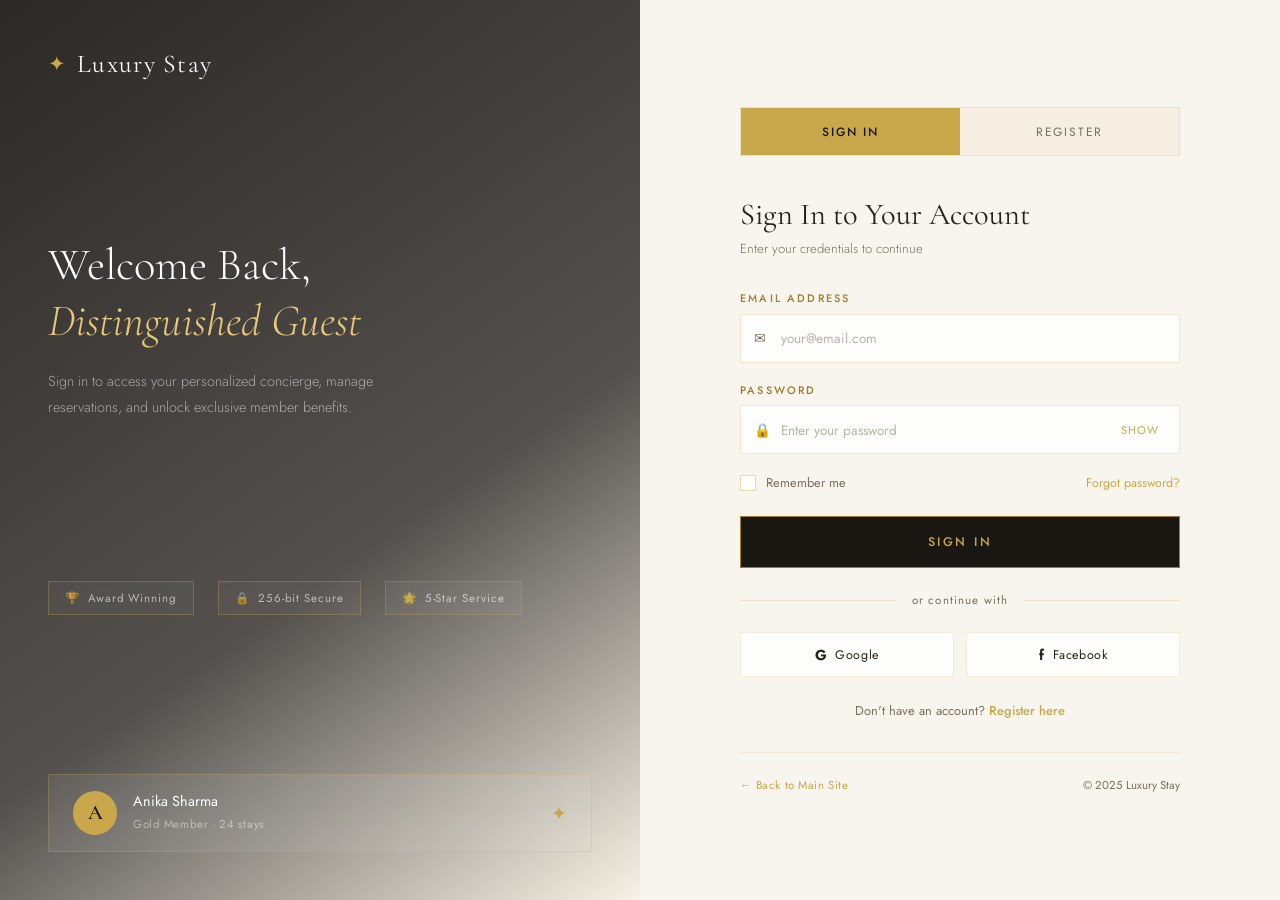
==== index.html @ 1ca8ef00 "Add files via upload" ====
<!DOCTYPE html>
<html lang="en">
<head>
  <meta charset="UTF-8" />
  <meta name="viewport" content="width=device-width, initial-scale=1.0"/>
  <title>Luxury Stay – Ultimate Comfort</title>
  <link rel="stylesheet" href="style.css" />
  <link href="https://fonts.googleapis.com/css2?family=Cormorant+Garamond:ital,wght@0,300;0,400;0,600;1,300;1,400&family=Jost:wght@300;400;500&display=swap" rel="stylesheet"/>
</head>
<body>

  <!-- PRELOADER -->
  <div id="preloader">
    <div class="preloader-inner">
      <span>L</span><span>U</span><span>X</span><span>U</span><span>R</span><span>Y</span>
      <p>STAY</p>
    </div>
  </div>

  <!-- NAVBAR -->
  <nav id="navbar">
    <div class="nav-logo">
      <span class="logo-symbol">✦</span>
      <span class="logo-text">Luxury Stay</span>
    </div>
    <ul class="nav-links" id="navLinks">
      <li><a href="#home">Home</a></li>
      <li><a href="#about">About</a></li>
      <li><a href="#rooms" onclick="event.preventDefault();scrollTo('#rooms')">Rooms</a></li>
      <li><a href="#hotels" onclick="event.preventDefault();scrollTo('#hotels')">Hotels</a></li>
      <li><a href="#amenities">Amenities</a></li>
      <li><a href="#gallery">Gallery</a></li>
      <li><a href="#contact">Contact</a></li>
    </ul>
    <div class="nav-actions">
      <a href="login.html" class="login-btn">Sign In</a>
      <button class="book-btn" onclick="openBookingModal()">Book Now</button>
    </div>
    <div class="hamburger" id="hamburger" onclick="toggleMenu()">
      <span></span><span></span><span></span>
    </div>
  </nav>

  <!-- HERO -->
  <section id="home" class="hero">
    <div class="hero-bg"></div>
    <div class="hero-overlay"></div>
    <div class="hero-content">
      <p class="hero-sub reveal">Where Luxury Meets Serenity</p>
      <h1 class="hero-title reveal">Experience the<br/><em>Ultimate Comfort</em></h1>
      <p class="hero-desc reveal">Nestled in the heart of the city, Luxury Stay offers an unparalleled escape into elegance, tranquility, and world-class hospitality.</p>
      <div class="hero-btns reveal">
        <button class="btn-primary" onclick="scrollTo('#rooms')">Explore Rooms</button>
        <button class="btn-outline" onclick="scrollTo('#hotels')">Our Hotels</button>
      </div>
    </div>
    <div class="hero-scroll-indicator"><span>Scroll</span><div class="scroll-line"></div></div>
  </section>

  <!-- STATS -->
  <section class="stats-strip">
    <div class="stat"><h3 class="count" data-target="120">0</h3><p>Luxury Rooms</p></div>
    <div class="stat-divider">✦</div>
    <div class="stat"><h3 class="count" data-target="98">0</h3><p>% Guest Satisfaction</p></div>
    <div class="stat-divider">✦</div>
    <div class="stat"><h3 class="count" data-target="25">0</h3><p>Years of Excellence</p></div>
    <div class="stat-divider">✦</div>
    <div class="stat"><h3 class="count" data-target="22">0</h3><p>Hotel Properties</p></div>
  </section>

  <!-- ABOUT -->
  <section id="about" class="about section-pad">
    <div class="about-img-wrap reveal-left">
      <div class="about-img-main" style="background-image:url('https://images.unsplash.com/photo-1566073771259-6a8506099945?w=800')"></div>
      <div class="about-img-accent" style="background-image:url('https://images.unsplash.com/photo-1551882547-ff40c63fe5fa?w=400')"></div>
      <div class="about-badge">Est. 1999</div>
    </div>
    <div class="about-content reveal-right">
      <p class="section-label">Our Story</p>
      <h2 class="section-title">A Legacy of<br/><em>Timeless Elegance</em></h2>
      <p>For over two decades, Luxury Stay has been the preferred destination for discerning travelers seeking an extraordinary blend of opulence and warmth.</p>
      <p>We believe that true luxury lies not just in grand spaces, but in the quiet perfection of details — a hand-stitched linen, a perfectly timed sunset view, a smile that makes you feel at home.</p>
      <div class="about-features">
        <div class="af-item"><span class="af-icon">🌿</span><span>Sustainable Luxury</span></div>
        <div class="af-item"><span class="af-icon">🍽️</span><span>Fine Dining</span></div>
        <div class="af-item"><span class="af-icon">🛎️</span><span>24/7 Concierge</span></div>
        <div class="af-item"><span class="af-icon">🏊</span><span>Infinity Pool</span></div>
      </div>
    </div>
  </section>

  <!-- ROOMS -->
  <section id="rooms" class="rooms section-pad dark-section">
    <div class="section-header">
      <p class="section-label light">Our Rooms</p>
      <h2 class="section-title light">Stay in <em>Pure Luxury</em></h2>
      <p class="section-sub">Each room is a sanctuary designed with the finest materials and thoughtful amenities.</p>
    </div>
    <div class="rooms-grid">
      <div class="room-card reveal">
        <div class="room-img" style="background-image:url('https://images.unsplash.com/photo-1631049307264-da0ec9d70304?w=700')"></div>
        <div class="room-body">
          <div class="room-tag">Standard</div>
          <h3>Deluxe Room</h3>
          <p>Refined comfort with city skyline views, plush king bed, and premium bath amenities.</p>
          <ul class="room-features"><li>👑 King-size Bed</li><li>📶 High-Speed WiFi</li><li>🌇 City View</li><li>🛁 Jacuzzi Bath</li></ul>
          <div class="room-footer"><span class="price">₹8,500<small>/night</small></span><button class="btn-room" onclick="openRoomBooking('Deluxe Room', 8500)">Book</button></div>
        </div>
      </div>
      <div class="room-card featured reveal">
        <div class="room-badge">Most Popular</div>
        <div class="room-img" style="background-image:url('https://images.unsplash.com/photo-1582719478250-c89cae4dc85b?w=700')"></div>
        <div class="room-body">
          <div class="room-tag">Premium</div>
          <h3>Executive Suite</h3>
          <p>Expansive living area, private balcony, and a dedicated butler for your every need.</p>
          <ul class="room-features"><li>🛏️ Double King Beds</li><li>🍾 Welcome Champagne</li><li>🌊 Ocean View</li><li>🧖 Spa Access</li></ul>
          <div class="room-footer"><span class="price">₹18,000<small>/night</small></span><button class="btn-room" onclick="openRoomBooking('Executive Suite', 18000)">Book</button></div>
        </div>
      </div>
      <div class="room-card reveal">
        <div class="room-img" style="background-image:url('https://images.unsplash.com/photo-1611892440504-42a792e24d32?w=700')"></div>
        <div class="room-body">
          <div class="room-tag">Elite</div>
          <h3>Presidential Suite</h3>
          <p>The pinnacle of indulgence — a private floor with panoramic views and bespoke decor.</p>
          <ul class="room-features"><li>🏙️ Panoramic Views</li><li>🎭 Private Theatre</li><li>🍳 Private Chef</li><li>🚗 Airport Transfer</li></ul>
          <div class="room-footer"><span class="price">₹45,000<small>/night</small></span><button class="btn-room" onclick="openRoomBooking('Presidential Suite', 45000)">Book</button></div>
        </div>
      </div>
    </div>
  </section>

  <!-- ===== HOTELS SECTION (22 properties) ===== -->
  <section id="hotels" class="hotels-section section-pad">
    <div class="section-header">
      <p class="section-label">Our Portfolio</p>
      <h2 class="section-title">Luxury Properties <em>Across India</em></h2>
      <p class="section-sub-dark">Discover our curated collection of 22 magnificent hotels spanning India's most iconic destinations.</p>
    </div>
    <div class="hotel-controls">
      <div class="hotel-search-wrap">
        <span class="hs-icon">🔍</span>
        <input type="text" id="hotelSearch" placeholder="Search by city or hotel name..." oninput="filterHotels()"/>
      </div>
      <div class="hotel-filters">
        <button class="hf-btn active" onclick="filterByCategory('all', this)">All</button>
        <button class="hf-btn" onclick="filterByCategory('north', this)">North India</button>
        <button class="hf-btn" onclick="filterByCategory('south', this)">South India</button>
        <button class="hf-btn" onclick="filterByCategory('east', this)">East India</button>
        <button class="hf-btn" onclick="filterByCategory('west', this)">West India</button>
        <button class="hf-btn" onclick="filterByCategory('beach', this)">Beachfront</button>
        <button class="hf-btn" onclick="filterByCategory('heritage', this)">Heritage</button>
      </div>
    </div>

    <div class="hotels-grid" id="hotelsGrid">

      <div class="hotel-card reveal" data-category="north" data-name="the imperial palace new delhi">
        <div class="hotel-img" style="background-image:url('https://images.unsplash.com/photo-1542314831-068cd1dbfeeb?w=600')">
          <div class="hotel-ribbon">North India</div><div class="hotel-rating">★ 5.0</div>
        </div>
        <div class="hotel-info">
          <div class="hotel-location">📍 New Delhi, Delhi</div>
          <h4>The Imperial Palace</h4>
          <p>A timeless Art Deco landmark at the heart of the capital, offering colonial grandeur and modern luxury.</p>
          <div class="hotel-tags"><span>Heritage</span><span>Pool</span><span>Spa</span></div>
          <div class="hotel-footer"><span class="hotel-price">₹12,000<small>/night</small></span><button class="btn-hotel" onclick="openHotelBooking('The Imperial Palace', 12000)">Book Now</button></div>
        </div>
      </div>

      <div class="hotel-card reveal" data-category="north heritage" data-name="rambagh palace jaipur rajasthan">
        <div class="hotel-img" style="background-image:url('https://images.unsplash.com/photo-1599661046827-dacff0596ae6?w=600')">
          <div class="hotel-ribbon">Heritage</div><div class="hotel-rating">★ 4.9</div>
        </div>
        <div class="hotel-info">
          <div class="hotel-location">📍 Jaipur, Rajasthan</div>
          <h4>Rambagh Palace</h4>
          <p>Once a royal hunting lodge turned jewel of Jaipur — experience maharaja living in breathtaking Rajputana style.</p>
          <div class="hotel-tags"><span>Palace</span><span>Garden</span><span>Heritage</span></div>
          <div class="hotel-footer"><span class="hotel-price">₹32,000<small>/night</small></span><button class="btn-hotel" onclick="openHotelBooking('Rambagh Palace', 32000)">Book Now</button></div>
        </div>
      </div>

      <div class="hotel-card reveal" data-category="west" data-name="grand harbour suites mumbai maharashtra">
        <div class="hotel-img" style="background-image:url('https://images.unsplash.com/photo-1566665797739-1674de7a421a?w=600')">
          <div class="hotel-ribbon">West India</div><div class="hotel-rating">★ 5.0</div>
        </div>
        <div class="hotel-info">
          <div class="hotel-location">📍 Mumbai, Maharashtra</div>
          <h4>Grand Harbour Suites</h4>
          <p>Iconic seafront property overlooking the Gateway of India — where every window frames a masterpiece.</p>
          <div class="hotel-tags"><span>Sea View</span><span>Iconic</span><span>Fine Dining</span></div>
          <div class="hotel-footer"><span class="hotel-price">₹28,000<small>/night</small></span><button class="btn-hotel" onclick="openHotelBooking('Grand Harbour Suites', 28000)">Book Now</button></div>
        </div>
      </div>

      <div class="hotel-card reveal" data-category="west beach" data-name="leela beach resort goa cavelossim">
        <div class="hotel-img" style="background-image:url('https://images.unsplash.com/photo-1540541338287-41700207dee6?w=600')">
          <div class="hotel-ribbon">Beachfront</div><div class="hotel-rating">★ 4.8</div>
        </div>
        <div class="hotel-info">
          <div class="hotel-location">📍 Cavelossim, Goa</div>
          <h4>The Leela Beach Resort</h4>
          <p>A sun-drenched paradise on Goa's most pristine beach with private lagoons and Portuguese heritage.</p>
          <div class="hotel-tags"><span>Beach</span><span>Pool</span><span>Watersports</span></div>
          <div class="hotel-footer"><span class="hotel-price">₹16,500<small>/night</small></span><button class="btn-hotel" onclick="openHotelBooking('The Leela Beach Resort', 16500)">Book Now</button></div>
        </div>
      </div>

      <div class="hotel-card reveal" data-category="south heritage" data-name="falaknuma sky palace hyderabad telangana">
        <div class="hotel-img" style="background-image:url('https://images.unsplash.com/photo-1520250497591-112f2f40a3f4?w=600')">
          <div class="hotel-ribbon">Heritage</div><div class="hotel-rating">★ 5.0</div>
        </div>
        <div class="hotel-info">
          <div class="hotel-location">📍 Hyderabad, Telangana</div>
          <h4>Falaknuma Sky Palace</h4>
          <p>Perched 2000 ft above Hyderabad, this nizam palace delivers royal opulence and breathtaking city vistas.</p>
          <div class="hotel-tags"><span>Palace</span><span>Hilltop</span><span>Heritage</span></div>
          <div class="hotel-footer"><span class="hotel-price">₹38,000<small>/night</small></span><button class="btn-hotel" onclick="openHotelBooking('Falaknuma Sky Palace', 38000)">Book Now</button></div>
        </div>
      </div>

      <div class="hotel-card reveal" data-category="south beach" data-name="vivanta beachfront kovalam kerala">
        <div class="hotel-img" style="background-image:url('https://images.unsplash.com/photo-1601918774946-25832a4be0d6?w=600')">
          <div class="hotel-ribbon">Beachfront</div><div class="hotel-rating">★ 4.7</div>
        </div>
        <div class="hotel-info">
          <div class="hotel-location">📍 Kovalam, Kerala</div>
          <h4>Vivanta Beachfront</h4>
          <p>Perched on a dramatic cliff overlooking the Arabian Sea, offering traditional Kerala hospitality in modern style.</p>
          <div class="hotel-tags"><span>Cliffside</span><span>Ayurveda</span><span>Beach</span></div>
          <div class="hotel-footer"><span class="hotel-price">₹14,000<small>/night</small></span><button class="btn-hotel" onclick="openHotelBooking('Vivanta Beachfront', 14000)">Book Now</button></div>
        </div>
      </div>

      <div class="hotel-card reveal" data-category="north heritage" data-name="umaid bhawan palace jodhpur rajasthan">
        <div class="hotel-img" style="background-image:url('https://images.unsplash.com/photo-1582719508461-905c673771fd?w=600')">
          <div class="hotel-ribbon">Heritage</div><div class="hotel-rating">★ 5.0</div>
        </div>
        <div class="hotel-info">
          <div class="hotel-location">📍 Jodhpur, Rajasthan</div>
          <h4>Umaid Bhawan Palace</h4>
          <p>The world's largest private residence — part museum, part palace hotel, all majestic in Jodhpur's golden light.</p>
          <div class="hotel-tags"><span>Palace</span><span>Museum</span><span>Spa</span></div>
          <div class="hotel-footer"><span class="hotel-price">₹50,000<small>/night</small></span><button class="btn-hotel" onclick="openHotelBooking('Umaid Bhawan Palace', 50000)">Book Now</button></div>
        </div>
      </div>

      <div class="hotel-card reveal" data-category="east" data-name="the grand oberoi kolkata west bengal">
        <div class="hotel-img" style="background-image:url('https://images.unsplash.com/photo-1551882547-ff40c63fe5fa?w=600')">
          <div class="hotel-ribbon">East India</div><div class="hotel-rating">★ 4.8</div>
        </div>
        <div class="hotel-info">
          <div class="hotel-location">📍 Kolkata, West Bengal</div>
          <h4>The Grand Oberoi</h4>
          <p>A bastion of refined elegance on the banks of the Hooghly — sophistication meets Bengal's rich cultural heritage.</p>
          <div class="hotel-tags"><span>River View</span><span>Colonial</span><span>Spa</span></div>
          <div class="hotel-footer"><span class="hotel-price">₹11,000<small>/night</small></span><button class="btn-hotel" onclick="openHotelBooking('The Grand Oberoi', 11000)">Book Now</button></div>
        </div>
      </div>

      <div class="hotel-card reveal" data-category="south" data-name="itc grand chola chennai tamil nadu">
        <div class="hotel-img" style="background-image:url('https://images.unsplash.com/photo-1571003123894-1f0594d2b5d9?w=600')">
          <div class="hotel-ribbon">South India</div><div class="hotel-rating">★ 4.9</div>
        </div>
        <div class="hotel-info">
          <div class="hotel-location">📍 Chennai, Tamil Nadu</div>
          <h4>ITC Grand Chola</h4>
          <p>Inspired by the grandeur of the Chola dynasty — soaring spaces, exquisite craftsmanship, and unmatched southern hospitality.</p>
          <div class="hotel-tags"><span>Grand</span><span>Fine Dining</span><span>Spa</span></div>
          <div class="hotel-footer"><span class="hotel-price">₹15,000<small>/night</small></span><button class="btn-hotel" onclick="openHotelBooking('ITC Grand Chola', 15000)">Book Now</button></div>
        </div>
      </div>

      <div class="hotel-card reveal" data-category="north" data-name="wildflower hall shimla himachal pradesh mountains">
        <div class="hotel-img" style="background-image:url('https://images.unsplash.com/photo-1510798831971-661eb04b3739?w=600')">
          <div class="hotel-ribbon">North India</div><div class="hotel-rating">★ 4.9</div>
        </div>
        <div class="hotel-info">
          <div class="hotel-location">📍 Mashobra, Himachal Pradesh</div>
          <h4>Wildflower Hall</h4>
          <p>Nestled in Himalayan cedar forests at 8,250 ft — once Lord Kitchener's residence, now a mountain sanctuary.</p>
          <div class="hotel-tags"><span>Mountain</span><span>Forest</span><span>Spa</span></div>
          <div class="hotel-footer"><span class="hotel-price">₹22,000<small>/night</small></span><button class="btn-hotel" onclick="openHotelBooking('Wildflower Hall', 22000)">Book Now</button></div>
        </div>
      </div>

      <div class="hotel-card reveal" data-category="west beach" data-name="taj exotica resort benaulim south goa">
        <div class="hotel-img" style="background-image:url('https://images.unsplash.com/photo-1571896349842-33c89424de2d?w=600')">
          <div class="hotel-ribbon">Beachfront</div><div class="hotel-rating">★ 4.8</div>
        </div>
        <div class="hotel-info">
          <div class="hotel-location">📍 Benaulim, South Goa</div>
          <h4>Taj Exotica Resort</h4>
          <p>Set against a backdrop of lush paddy fields and the azure Arabian Sea — luxury where nature and elegance entwine.</p>
          <div class="hotel-tags"><span>Beachfront</span><span>Pool</span><span>Golf</span></div>
          <div class="hotel-footer"><span class="hotel-price">₹19,500<small>/night</small></span><button class="btn-hotel" onclick="openHotelBooking('Taj Exotica Resort', 19500)">Book Now</button></div>
        </div>
      </div>

      <div class="hotel-card reveal" data-category="south" data-name="kumarakom lake resort kerala vembanad">
        <div class="hotel-img" style="background-image:url('https://images.unsplash.com/photo-1602216056096-3b40cc0c9944?w=600')">
          <div class="hotel-ribbon">South India</div><div class="hotel-rating">★ 4.7</div>
        </div>
        <div class="hotel-info">
          <div class="hotel-location">📍 Kumarakom, Kerala</div>
          <h4>Kumarakom Lake Resort</h4>
          <p>A heritage property on Vembanad Lake offering traditional Kerala tharavad architecture and houseboat experiences.</p>
          <div class="hotel-tags"><span>Lakeside</span><span>Houseboat</span><span>Ayurveda</span></div>
          <div class="hotel-footer"><span class="hotel-price">₹18,000<small>/night</small></span><button class="btn-hotel" onclick="openHotelBooking('Kumarakom Lake Resort', 18000)">Book Now</button></div>
        </div>
      </div>

      <div class="hotel-card reveal" data-category="north heritage" data-name="samode haveli jaipur rajasthan frescoes">
        <div class="hotel-img" style="background-image:url('https://images.unsplash.com/photo-1545579133-99bb5ad189be?w=600')">
          <div class="hotel-ribbon">Heritage</div><div class="hotel-rating">★ 4.6</div>
        </div>
        <div class="hotel-info">
          <div class="hotel-location">📍 Jaipur, Rajasthan</div>
          <h4>Samode Haveli</h4>
          <p>A 475-year-old palace in the old walled city, adorned with hand-painted frescoes and ornate mirrored chambers.</p>
          <div class="hotel-tags"><span>Haveli</span><span>Frescoes</span><span>Rooftop</span></div>
          <div class="hotel-footer"><span class="hotel-price">₹9,500<small>/night</small></span><button class="btn-hotel" onclick="openHotelBooking('Samode Haveli', 9500)">Book Now</button></div>
        </div>
      </div>

      <div class="hotel-card reveal" data-category="east" data-name="mayfair himalayan resort darjeeling west bengal mountains">
        <div class="hotel-img" style="background-image:url('https://images.unsplash.com/photo-1476514525535-07fb3b4ae5f1?w=600')">
          <div class="hotel-ribbon">East India</div><div class="hotel-rating">★ 4.6</div>
        </div>
        <div class="hotel-info">
          <div class="hotel-location">📍 Darjeeling, West Bengal</div>
          <h4>Mayfair Himalayan Resort</h4>
          <p>Steeped in colonial history with panoramic views of Kanchenjunga — the perfect highland retreat above the clouds.</p>
          <div class="hotel-tags"><span>Mountain View</span><span>Colonial</span><span>Tea Tours</span></div>
          <div class="hotel-footer"><span class="hotel-price">₹8,000<small>/night</small></span><button class="btn-hotel" onclick="openHotelBooking('Mayfair Himalayan Resort', 8000)">Book Now</button></div>
        </div>
      </div>

      <div class="hotel-card reveal" data-category="north west heritage" data-name="lake palace udaipur rajasthan romantic">
        <div class="hotel-img" style="background-image:url('https://images.unsplash.com/photo-1549294413-26f195200c16?w=600')">
          <div class="hotel-ribbon">Heritage</div><div class="hotel-rating">★ 5.0</div>
        </div>
        <div class="hotel-info">
          <div class="hotel-location">📍 Udaipur, Rajasthan</div>
          <h4>Lake Palace Udaipur</h4>
          <p>An ethereal white marble palace afloat on Lake Pichola — one of the world's most romantic hotels since 1746.</p>
          <div class="hotel-tags"><span>Lake Palace</span><span>Romantic</span><span>Heritage</span></div>
          <div class="hotel-footer"><span class="hotel-price">₹55,000<small>/night</small></span><button class="btn-hotel" onclick="openHotelBooking('Lake Palace Udaipur', 55000)">Book Now</button></div>
        </div>
      </div>

      <div class="hotel-card reveal" data-category="south beach" data-name="coral reef retreat andaman port blair island">
        <div class="hotel-img" style="background-image:url('https://images.unsplash.com/photo-1559494007-9f5847c49d94?w=600')">
          <div class="hotel-ribbon">Beachfront</div><div class="hotel-rating">★ 4.8</div>
        </div>
        <div class="hotel-info">
          <div class="hotel-location">📍 Port Blair, Andaman</div>
          <h4>Coral Reef Retreat</h4>
          <p>Surrounded by turquoise seas and pristine coral gardens — an island paradise at the edge of the world.</p>
          <div class="hotel-tags"><span>Island</span><span>Diving</span><span>Beachfront</span></div>
          <div class="hotel-footer"><span class="hotel-price">₹20,000<small>/night</small></span><button class="btn-hotel" onclick="openHotelBooking('Coral Reef Retreat', 20000)">Book Now</button></div>
        </div>
      </div>

      <div class="hotel-card reveal" data-category="north" data-name="amanbagh haveli alwar rajasthan wilderness">
        <div class="hotel-img" style="background-image:url('https://images.unsplash.com/photo-1564501049412-61c2a3083791?w=600')">
          <div class="hotel-ribbon">North India</div><div class="hotel-rating">★ 4.9</div>
        </div>
        <div class="hotel-info">
          <div class="hotel-location">📍 Alwar, Rajasthan</div>
          <h4>Amanbagh Haveli</h4>
          <p>A Mughal-inspired sanctuary in the Aravalli Hills, surrounded by ancient temples and untamed wilderness.</p>
          <div class="hotel-tags"><span>Retreat</span><span>Wilderness</span><span>Spa</span></div>
          <div class="hotel-footer"><span class="hotel-price">₹62,000<small>/night</small></span><button class="btn-hotel" onclick="openHotelBooking('Amanbagh Haveli', 62000)">Book Now</button></div>
        </div>
      </div>

      <div class="hotel-card reveal" data-category="west heritage" data-name="ahilya fort maheshwar madhya pradesh narmada river">
        <div class="hotel-img" style="background-image:url('https://images.unsplash.com/photo-1600585154526-990dced4db0d?w=600')">
          <div class="hotel-ribbon">Heritage</div><div class="hotel-rating">★ 4.7</div>
        </div>
        <div class="hotel-info">
          <div class="hotel-location">📍 Maheshwar, Madhya Pradesh</div>
          <h4>Ahilya Fort</h4>
          <p>A living heritage fort on the banks of the Narmada river — guests dine with the family and explore timeless traditions.</p>
          <div class="hotel-tags"><span>Fort</span><span>River</span><span>Heritage</span></div>
          <div class="hotel-footer"><span class="hotel-price">₹17,000<small>/night</small></span><button class="btn-hotel" onclick="openHotelBooking('Ahilya Fort', 17000)">Book Now</button></div>
        </div>
      </div>

      <div class="hotel-card reveal" data-category="east" data-name="mayfair lagoon bhubaneswar odisha temple">
        <div class="hotel-img" style="background-image:url('https://images.unsplash.com/photo-1571003123894-1f0594d2b5d9?w=600')">
          <div class="hotel-ribbon">East India</div><div class="hotel-rating">★ 4.5</div>
        </div>
        <div class="hotel-info">
          <div class="hotel-location">📍 Bhubaneswar, Odisha</div>
          <h4>Mayfair Lagoon</h4>
          <p>A lush tropical resort amidst 10 acres of manicured gardens — the gateway to Odisha's ancient temples and Puri's shores.</p>
          <div class="hotel-tags"><span>Garden</span><span>Pool</span><span>Cultural</span></div>
          <div class="hotel-footer"><span class="hotel-price">₹7,500<small>/night</small></span><button class="btn-hotel" onclick="openHotelBooking('Mayfair Lagoon', 7500)">Book Now</button></div>
        </div>
      </div>

      <div class="hotel-card reveal" data-category="south" data-name="leela palace bengaluru bangalore karnataka">
        <div class="hotel-img" style="background-image:url('https://images.unsplash.com/photo-1551882547-ff40c63fe5fa?w=600')">
          <div class="hotel-ribbon">South India</div><div class="hotel-rating">★ 4.8</div>
        </div>
        <div class="hotel-info">
          <div class="hotel-location">📍 Bengaluru, Karnataka</div>
          <h4>The Leela Palace Bengaluru</h4>
          <p>Draped in Hoysala architecture and surrounded by formal gardens — a regal oasis in India's silicon capital.</p>
          <div class="hotel-tags"><span>Business</span><span>Garden</span><span>Spa</span></div>
          <div class="hotel-footer"><span class="hotel-price">₹13,000<small>/night</small></span><button class="btn-hotel" onclick="openHotelBooking('The Leela Palace Bengaluru', 13000)">Book Now</button></div>
        </div>
      </div>

      <div class="hotel-card reveal" data-category="north" data-name="ananda himalayas rishikesh uttarakhand spa yoga wellness ganges">
        <div class="hotel-img" style="background-image:url('https://images.unsplash.com/photo-1544161515-4ab6ce6db874?w=600')">
          <div class="hotel-ribbon">North India</div><div class="hotel-rating">★ 4.9</div>
        </div>
        <div class="hotel-info">
          <div class="hotel-location">📍 Rishikesh, Uttarakhand</div>
          <h4>Ananda in the Himalayas</h4>
          <p>World-renowned destination spa nestled in 100 acres of sal forest overlooking the sacred Ganges and ancient Rishikesh.</p>
          <div class="hotel-tags"><span>Spa</span><span>Wellness</span><span>Yoga</span></div>
          <div class="hotel-footer"><span class="hotel-price">₹35,000<small>/night</small></span><button class="btn-hotel" onclick="openHotelBooking('Ananda in the Himalayas', 35000)">Book Now</button></div>
        </div>
      </div>

      <div class="hotel-card reveal" data-category="south beach" data-name="fishermans cove mahabalipuram tamil nadu bay shore temple">
        <div class="hotel-img" style="background-image:url('https://images.unsplash.com/photo-1564501049412-61c2a3083791?w=600')">
          <div class="hotel-ribbon">Beachfront</div><div class="hotel-rating">★ 4.7</div>
        </div>
        <div class="hotel-info">
          <div class="hotel-location">📍 Mahabalipuram, Tamil Nadu</div>
          <h4>Fisherman's Cove Resort</h4>
          <p>Whitewashed cottages along a pristine bay with views of ancient shore temples — where the Coromandel coast is at your doorstep.</p>
          <div class="hotel-tags"><span>Bay View</span><span>Cottage</span><span>History</span></div>
          <div class="hotel-footer"><span class="hotel-price">₹11,500<small>/night</small></span><button class="btn-hotel" onclick="openHotelBooking('Fisherman\'s Cove Resort', 11500)">Book Now</button></div>
        </div>
      </div>

    </div>

    <div class="no-results hidden" id="noResults">
      <span>🔍</span><p>No hotels found. Try a different search or filter.</p>
    </div>
    <div class="hotels-load-more">
      <p class="showing-count" id="showingCount">Showing all 22 properties</p>
    </div>
  </section>

  <!-- AMENITIES -->
  <section id="amenities" class="amenities section-pad dark-section">
    <div class="section-header">
      <p class="section-label light">World-Class</p>
      <h2 class="section-title light">Our <em>Amenities</em></h2>
    </div>
    <div class="amenities-grid">
      <div class="amenity-card reveal"><div class="amenity-icon">🏊‍♀️</div><h4>Infinity Pool</h4><p>Temperature-controlled rooftop pools overlooking the city or sea, open 24 hours.</p></div>
      <div class="amenity-card reveal"><div class="amenity-icon">💆‍♀️</div><h4>Luxury Spa</h4><p>Rejuvenate with our signature treatments crafted from natural ingredients.</p></div>
      <div class="amenity-card reveal"><div class="amenity-icon">🍽️</div><h4>Fine Dining</h4><p>Five award-winning restaurants with cuisines from around the globe.</p></div>
      <div class="amenity-card reveal"><div class="amenity-icon">🏋️</div><h4>Fitness Centre</h4><p>State-of-the-art gym with personal trainers available on request.</p></div>
      <div class="amenity-card reveal"><div class="amenity-icon">🎭</div><h4>Event Halls</h4><p>Grand ballrooms and intimate meeting spaces for every occasion.</p></div>
      <div class="amenity-card reveal"><div class="amenity-icon">🚁</div><h4>Helipad Transfer</h4><p>Seamless helipad services for guests arriving from private flights.</p></div>
    </div>
  </section>

  <!-- TESTIMONIALS -->
  <section class="testimonials section-pad">
    <div class="section-header">
      <p class="section-label">Testimonials</p>
      <h2 class="section-title">What Our <em>Guests Say</em></h2>
    </div>
    <div class="testimonial-slider" id="testimonialSlider">
      <div class="testimonial-track" id="testimonialTrack">
        <div class="testimonial-slide"><div class="stars">★★★★★</div><p>"An experience beyond words. Every detail was perfect, and the staff treated us like royalty. We will absolutely return."</p><div class="guest-info"><div class="guest-avatar">A</div><div><strong>Anika Sharma</strong><span>Mumbai, India</span></div></div></div>
        <div class="testimonial-slide"><div class="stars">★★★★★</div><p>"The Presidential Suite was breathtaking. The private chef prepared a meal I will never forget. Truly unmatched luxury."</p><div class="guest-info"><div class="guest-avatar">R</div><div><strong>Rohan Mehra</strong><span>Delhi, India</span></div></div></div>
        <div class="testimonial-slide"><div class="stars">★★★★★</div><p>"From the moment we arrived, we felt pampered. The spa and infinity pool are absolutely divine. Highly recommended!"</p><div class="guest-info"><div class="guest-avatar">P</div><div><strong>Priya Nair</strong><span>Bangalore, India</span></div></div></div>
      </div>
    </div>
    <div class="slider-dots"><span class="dot active" onclick="goToSlide(0)"></span><span class="dot" onclick="goToSlide(1)"></span><span class="dot" onclick="goToSlide(2)"></span></div>
  </section>

  <!-- GALLERY -->
  <section id="gallery" class="gallery section-pad dark-section">
    <div class="section-header">
      <p class="section-label light">Visual Journey</p>
      <h2 class="section-title light">A Glimpse of <em>Paradise</em></h2>
    </div>
    <div class="gallery-grid">
      <div class="gallery-item g-large reveal" style="background-image:url('https://images.unsplash.com/photo-1542314831-068cd1dbfeeb?w=900')"><div class="gallery-overlay"><span>Lobby</span></div></div>
      <div class="gallery-item reveal" style="background-image:url('https://images.unsplash.com/photo-1540541338287-41700207dee6?w=600')"><div class="gallery-overlay"><span>Pool</span></div></div>
      <div class="gallery-item reveal" style="background-image:url('https://images.unsplash.com/photo-1414235077428-338989a2e8c0?w=600')"><div class="gallery-overlay"><span>Dining</span></div></div>
      <div class="gallery-item reveal" style="background-image:url('https://images.unsplash.com/photo-1571896349842-33c89424de2d?w=600')"><div class="gallery-overlay"><span>Suite</span></div></div>
      <div class="gallery-item reveal" style="background-image:url('https://images.unsplash.com/photo-1544161515-4ab6ce6db874?w=600')"><div class="gallery-overlay"><span>Spa</span></div></div>
    </div>
  </section>

  <!-- CONTACT -->
  <section id="contact" class="contact section-pad">
    <div class="section-header">
      <p class="section-label">Get In Touch</p>
      <h2 class="section-title"><em>Contact</em> Us</h2>
    </div>
    <div class="contact-wrap">
      <div class="contact-info reveal-left">
        <div class="contact-item"><span class="ci-icon">📍</span><div><strong>Address</strong><p>12, Grand Palace Road, Connaught Place,<br/>New Delhi – 110001, India</p></div></div>
        <div class="contact-item"><span class="ci-icon">📞</span><div><strong>Phone</strong><p>+91 98765 43210</p></div></div>
        <div class="contact-item"><span class="ci-icon">✉️</span><div><strong>Email</strong><p><a href="/cdn-cgi/l/email-protection" class="__cf_email__" data-cfemail="e99b8c9a8c9b9f889d8086879aa9859c919c9b909a9d8890c78087">[email&#160;protected]</a></p></div></div>
        <div class="contact-item"><span class="ci-icon">🕐</span><div><strong>Front Desk</strong><p>Open 24 Hours, 7 Days a Week</p></div></div>
      </div>
      <form class="contact-form reveal-right" onsubmit="submitForm(event)">
        <div class="form-row">
          <div class="form-group"><label>Full Name</label><input type="text" id="cName" placeholder="Your Name" required/></div>
          <div class="form-group"><label>Email Address</label><input type="email" id="cEmail" placeholder="your@email.com" required/></div>
        </div>
        <div class="form-group"><label>Subject</label><input type="text" id="cSubject" placeholder="Inquiry subject"/></div>
        <div class="form-group"><label>Message</label><textarea id="cMessage" rows="5" placeholder="Write your message here..." required></textarea></div>
        <button type="submit" class="btn-primary full-width">Send Message</button>
        <p class="form-success" id="formSuccess">✅ Message sent! We'll respond within 24 hours.</p>
      </form>
    </div>
  </section>

  <!-- FOOTER -->
  <footer class="footer">
    <div class="footer-top">
      <div class="footer-brand">
        <div class="nav-logo" style="margin-bottom:1rem"><span class="logo-symbol">✦</span><span class="logo-text">Luxury Stay</span></div>
        <p>Where every moment is a memory. Experience the pinnacle of comfort and elegance across 22 iconic properties in India.</p>
      </div>
      <div class="footer-links">
        <h5>Quick Links</h5>
        <ul>
          <li><a href="#home">Home</a></li>
          <li><a href="#about">About</a></li>
          <li><a href="#rooms">Rooms</a></li>
          <li><a href="#hotels">Our Hotels</a></li>
          <li><a href="#amenities">Amenities</a></li>
          <li><a href="login.html">Sign In</a></li>
        </ul>
      </div>
      <div class="footer-links">
        <h5>Services</h5>
        <ul>
          <li><a href="#">Room Service</a></li>
          <li><a href="#">Spa & Wellness</a></li>
          <li><a href="#">Fine Dining</a></li>
          <li><a href="#">Event Planning</a></li>
          <li><a href="#">Airport Pickup</a></li>
        </ul>
      </div>
      <div class="footer-newsletter">
        <h5>Newsletter</h5>
        <p>Subscribe for exclusive offers and updates.</p>
        <div class="newsletter-input">
          <input type="email" placeholder="Enter your email"/>
          <button onclick="subscribeNewsletter()">→</button>
        </div>
        <div class="social-links">
          <a href="#" class="social-btn">f</a>
          <a href="#" class="social-btn">in</a>
          <a href="#" class="social-btn">ig</a>
          <a href="#" class="social-btn">yt</a>
        </div>
      </div>
    </div>
    <div class="footer-bottom">
      <p>© 2025 Luxury Stay — Ultimate Comfort. All Rights Reserved.</p>
      <p>Designed with ♥ for a College Project</p>
    </div>
  </footer>

  <!-- BOOKING WIZARD OVERLAY -->
  <div id="bookingOverlay" onclick="closeBookingModal(event)">
    <div class="bm-modal" onclick="event.stopPropagation()">
      <div class="bm-header">
        <h3><span style="color:#C9A84C;margin-right:0.5rem;">✦</span> Reserve Your Stay</h3>
        <button class="bm-close" onclick="closeBookingModal(event)">✕</button>
      </div>
      <div class="bm-steps">
        <div class="bm-step active"><div class="bm-step-num">1</div><span>Stay</span></div>
        <div class="bm-step-sep"></div>
        <div class="bm-step"><div class="bm-step-num">2</div><span>Details</span></div>
        <div class="bm-step-sep"></div>
        <div class="bm-step"><div class="bm-step-num">3</div><span>Payment</span></div>
        <div class="bm-step-sep"></div>
        <div class="bm-step"><div class="bm-step-num">4</div><span>Confirm</span></div>
      </div>
      <div id="bookingBody"></div>
    </div>
  </div>

  <!-- MY BOOKINGS OVERLAY -->
  <div id="myBookingsOverlay" onclick="closeMyBookings(event)">
    <div class="mb-panel" onclick="event.stopPropagation()">
      <div class="mb-header">
        <div><h3>My Bookings</h3><div class="mb-header-sub">Your reservation history</div></div>
        <button class="mb-close" onclick="closeMyBookings(event)">✕</button>
      </div>
      <div id="myBookingsList"></div>
    </div>
  </div>

  <button class="back-to-top" id="backToTop" onclick="window.scrollTo({top:0,behavior:'smooth'})">↑</button>

  <script src="script.js"></script>
</body>
</html>
---- style.css ----
/* ========================================
   LUXURY STAY — ULTIMATE COMFORT
   CSS Stylesheet
======================================== */

/* === GOOGLE FONTS === */
@import url('https://fonts.googleapis.com/css2?family=Cormorant+Garamond:ital,wght@0,300;0,400;0,600;1,300;1,400&family=Jost:wght@300;400;500&display=swap');

/* === CSS VARIABLES === */
:root {
  --gold: #C9A84C;
  --gold-light: #e8c97a;
  --gold-dark: #9e7d2e;
  --cream: #F8F4EE;
  --dark: #1a1612;
  --dark-alt: #221e18;
  --dark-mid: #2e2820;
  --text-dark: #2a2218;
  --text-muted: #7a6e5f;
  --white: #ffffff;
  --font-display: 'Cormorant Garamond', serif;
  --font-body: 'Jost', sans-serif;
  --transition: all 0.4s cubic-bezier(0.25, 0.46, 0.45, 0.94);
  --shadow: 0 20px 60px rgba(0,0,0,0.15);
  --shadow-gold: 0 8px 30px rgba(201,168,76,0.25);
}

/* === RESET & BASE === */
*, *::before, *::after {
  margin: 0;
  padding: 0;
  box-sizing: border-box;
}

html {
  scroll-behavior: smooth;
  font-size: 16px;
}

body {
  font-family: var(--font-body);
  background: var(--cream);
  color: var(--text-dark);
  overflow-x: hidden;
  cursor: none;
}

/* === CUSTOM CURSOR === */
body::before {
  content: '';
  width: 10px;
  height: 10px;
  background: var(--gold);
  border-radius: 50%;
  position: fixed;
  pointer-events: none;
  z-index: 9999;
  transform: translate(-50%, -50%);
  transition: transform 0.1s ease;
  top: var(--cy, -20px);
  left: var(--cx, -20px);
}

/* === PRELOADER === */
#preloader {
  position: fixed;
  inset: 0;
  background: var(--dark);
  display: flex;
  align-items: center;
  justify-content: center;
  z-index: 10000;
  transition: opacity 0.8s ease, visibility 0.8s ease;
}

#preloader.hidden {
  opacity: 0;
  visibility: hidden;
}

.preloader-inner {
  text-align: center;
}

.preloader-inner span {
  font-family: var(--font-display);
  font-size: 3.5rem;
  color: var(--gold);
  display: inline-block;
  animation: preloadDrop 0.6s ease forwards;
  opacity: 0;
  letter-spacing: 0.3em;
}

.preloader-inner span:nth-child(1) { animation-delay: 0.1s; }
.preloader-inner span:nth-child(2) { animation-delay: 0.2s; }
.preloader-inner span:nth-child(3) { animation-delay: 0.3s; }
.preloader-inner span:nth-child(4) { animation-delay: 0.4s; }
.preloader-inner span:nth-child(5) { animation-delay: 0.5s; }
.preloader-inner span:nth-child(6) { animation-delay: 0.6s; }

.preloader-inner p {
  font-family: var(--font-body);
  font-size: 0.8rem;
  letter-spacing: 0.6em;
  color: rgba(255,255,255,0.4);
  margin-top: 0.5rem;
  animation: fadeIn 1s ease 0.8s forwards;
  opacity: 0;
}

@keyframes preloadDrop {
  from { opacity: 0; transform: translateY(-30px); }
  to   { opacity: 1; transform: translateY(0); }
}

@keyframes fadeIn {
  from { opacity: 0; }
  to   { opacity: 1; }
}

/* === SCROLLBAR === */
::-webkit-scrollbar { width: 5px; }
::-webkit-scrollbar-track { background: var(--dark); }
::-webkit-scrollbar-thumb { background: var(--gold); border-radius: 10px; }

/* === NAVBAR === */
#navbar {
  position: fixed;
  top: 0;
  left: 0;
  right: 0;
  z-index: 1000;
  display: flex;
  align-items: center;
  justify-content: space-between;
  padding: 1.5rem 4rem;
  transition: var(--transition);
}

#navbar.scrolled {
  background: rgba(26, 22, 18, 0.97);
  backdrop-filter: blur(12px);
  padding: 1rem 4rem;
  box-shadow: 0 4px 30px rgba(0,0,0,0.3);
}

.nav-logo {
  display: flex;
  align-items: center;
  gap: 0.6rem;
  text-decoration: none;
}

.logo-symbol {
  color: var(--gold);
  font-size: 1.2rem;
  animation: rotateSpin 8s linear infinite;
}

@keyframes rotateSpin {
  from { transform: rotate(0deg); }
  to   { transform: rotate(360deg); }
}

.logo-text {
  font-family: var(--font-display);
  font-size: 1.5rem;
  font-weight: 400;
  color: var(--white);
  letter-spacing: 0.05em;
}

.nav-links {
  display: flex;
  list-style: none;
  gap: 2.5rem;
}

.nav-links a {
  color: rgba(255,255,255,0.75);
  text-decoration: none;
  font-size: 0.8rem;
  letter-spacing: 0.15em;
  text-transform: uppercase;
  font-weight: 400;
  transition: color 0.3s ease;
  position: relative;
}

.nav-links a::after {
  content: '';
  position: absolute;
  bottom: -4px;
  left: 0;
  width: 0;
  height: 1px;
  background: var(--gold);
  transition: width 0.3s ease;
}

.nav-links a:hover { color: var(--gold); }
.nav-links a:hover::after { width: 100%; }

.book-btn {
  background: var(--gold);
  color: var(--dark);
  border: none;
  padding: 0.6rem 1.8rem;
  font-family: var(--font-body);
  font-size: 0.75rem;
  letter-spacing: 0.15em;
  text-transform: uppercase;
  cursor: pointer;
  transition: var(--transition);
  font-weight: 500;
}

.book-btn:hover {
  background: var(--gold-light);
  transform: translateY(-2px);
  box-shadow: var(--shadow-gold);
}

.hamburger {
  display: none;
  flex-direction: column;
  gap: 5px;
  cursor: pointer;
}

.hamburger span {
  display: block;
  width: 25px;
  height: 2px;
  background: var(--white);
  transition: var(--transition);
}

/* === HERO === */
.hero {
  position: relative;
  height: 100vh;
  min-height: 700px;
  display: flex;
  align-items: center;
  justify-content: center;
  overflow: hidden;
}

.hero-bg {
  position: absolute;
  inset: 0;
  background-image: url('https://images.unsplash.com/photo-1520250497591-112f2f40a3f4?w=1600');
  background-size: cover;
  background-position: center;
  transform: scale(1.1);
  animation: heroZoom 12s ease-out forwards;
}

@keyframes heroZoom {
  from { transform: scale(1.15); }
  to   { transform: scale(1.02); }
}

.hero-overlay {
  position: absolute;
  inset: 0;
  background: linear-gradient(
    135deg,
    rgba(26,22,18,0.85) 0%,
    rgba(26,22,18,0.5) 50%,
    rgba(26,22,18,0.7) 100%
  );
}

.hero-content {
  position: relative;
  z-index: 2;
  text-align: center;
  max-width: 800px;
  padding: 0 2rem;
}

.hero-sub {
  font-family: var(--font-body);
  font-size: 0.75rem;
  letter-spacing: 0.4em;
  text-transform: uppercase;
  color: var(--gold);
  margin-bottom: 1.5rem;
}

.hero-title {
  font-family: var(--font-display);
  font-size: clamp(3rem, 7vw, 5.5rem);
  font-weight: 300;
  color: var(--white);
  line-height: 1.15;
  margin-bottom: 1.5rem;
}

.hero-title em {
  font-style: italic;
  color: var(--gold-light);
}

.hero-desc {
  font-size: 1rem;
  color: rgba(255,255,255,0.7);
  max-width: 520px;
  margin: 0 auto 2.5rem;
  line-height: 1.8;
  font-weight: 300;
}

.hero-btns {
  display: flex;
  gap: 1.2rem;
  justify-content: center;
  flex-wrap: wrap;
}

.btn-primary {
  background: var(--gold);
  color: var(--dark);
  border: none;
  padding: 0.9rem 2.5rem;
  font-family: var(--font-body);
  font-size: 0.8rem;
  letter-spacing: 0.15em;
  text-transform: uppercase;
  cursor: pointer;
  transition: var(--transition);
  font-weight: 500;
}

.btn-primary:hover {
  background: var(--gold-light);
  transform: translateY(-3px);
  box-shadow: var(--shadow-gold);
}

.btn-outline {
  background: transparent;
  color: var(--white);
  border: 1px solid rgba(255,255,255,0.5);
  padding: 0.9rem 2.5rem;
  font-family: var(--font-body);
  font-size: 0.8rem;
  letter-spacing: 0.15em;
  text-transform: uppercase;
  cursor: pointer;
  transition: var(--transition);
  font-weight: 400;
}

.btn-outline:hover {
  border-color: var(--gold);
  color: var(--gold);
  transform: translateY(-3px);
}

.hero-scroll-indicator {
  position: absolute;
  bottom: 2.5rem;
  left: 50%;
  transform: translateX(-50%);
  display: flex;
  flex-direction: column;
  align-items: center;
  gap: 0.7rem;
  z-index: 2;
}

.hero-scroll-indicator span {
  font-size: 0.65rem;
  letter-spacing: 0.3em;
  text-transform: uppercase;
  color: rgba(255,255,255,0.5);
}

.scroll-line {
  width: 1px;
  height: 50px;
  background: linear-gradient(to bottom, rgba(201,168,76,0.8), transparent);
  animation: scrollPulse 2s ease infinite;
}

@keyframes scrollPulse {
  0%, 100% { opacity: 1; transform: scaleY(1); }
  50%       { opacity: 0.4; transform: scaleY(0.7); }
}

/* === STATS STRIP === */
.stats-strip {
  background: var(--dark);
  display: flex;
  align-items: center;
  justify-content: center;
  padding: 3.5rem 2rem;
  gap: 3rem;
  flex-wrap: wrap;
}

.stat {
  text-align: center;
}

.stat h3 {
  font-family: var(--font-display);
  font-size: 3rem;
  font-weight: 300;
  color: var(--gold);
  line-height: 1;
}

.stat h3::after {
  content: '+';
}

.stat p {
  font-size: 0.75rem;
  letter-spacing: 0.1em;
  text-transform: uppercase;
  color: rgba(255,255,255,0.5);
  margin-top: 0.4rem;
}

.stat-divider {
  color: var(--gold-dark);
  font-size: 1.2rem;
  opacity: 0.5;
}

/* === SECTION UTILITIES === */
.section-pad {
  padding: 7rem 4rem;
}

.dark-section {
  background: var(--dark);
}

.section-header {
  text-align: center;
  margin-bottom: 4rem;
}

.section-label {
  font-size: 0.7rem;
  letter-spacing: 0.4em;
  text-transform: uppercase;
  color: var(--gold);
  margin-bottom: 0.8rem;
  display: block;
}

.section-label.light {
  color: var(--gold);
}

.section-title {
  font-family: var(--font-display);
  font-size: clamp(2rem, 4vw, 3.2rem);
  font-weight: 300;
  color: var(--text-dark);
  line-height: 1.2;
}

.section-title.light {
  color: var(--white);
}

.section-title em {
  font-style: italic;
  color: var(--gold);
}

.section-sub {
  color: rgba(255,255,255,0.5);
  font-size: 0.95rem;
  margin-top: 1rem;
  font-weight: 300;
}

/* === ABOUT === */
.about {
  display: grid;
  grid-template-columns: 1fr 1fr;
  gap: 6rem;
  align-items: center;
  max-width: 1300px;
  margin: 0 auto;
}

.about-img-wrap {
  position: relative;
  height: 580px;
}

.about-img-main {
  position: absolute;
  top: 0;
  left: 0;
  width: 80%;
  height: 85%;
  background-size: cover;
  background-position: center;
  box-shadow: var(--shadow);
}

.about-img-accent {
  position: absolute;
  bottom: 0;
  right: 0;
  width: 55%;
  height: 50%;
  background-size: cover;
  background-position: center;
  border: 6px solid var(--cream);
  box-shadow: var(--shadow);
}

.about-badge {
  position: absolute;
  top: 50%;
  right: -20px;
  transform: translateY(-50%);
  background: var(--gold);
  color: var(--dark);
  padding: 1rem 1.5rem;
  font-family: var(--font-display);
  font-size: 1.1rem;
  font-weight: 600;
  text-align: center;
  z-index: 2;
}

.about-content .section-label {
  display: block;
}

.about-content h2 {
  margin: 0.5rem 0 1.5rem;
}

.about-content p {
  font-size: 0.95rem;
  color: var(--text-muted);
  line-height: 1.9;
  margin-bottom: 1rem;
  font-weight: 300;
}

.about-features {
  display: grid;
  grid-template-columns: 1fr 1fr;
  gap: 1rem;
  margin-top: 2rem;
}

.af-item {
  display: flex;
  align-items: center;
  gap: 0.8rem;
  padding: 0.8rem 1rem;
  border: 1px solid rgba(201,168,76,0.2);
  background: rgba(201,168,76,0.05);
  font-size: 0.85rem;
  letter-spacing: 0.05em;
  transition: var(--transition);
}

.af-item:hover {
  border-color: var(--gold);
  background: rgba(201,168,76,0.1);
}

.af-icon {
  font-size: 1.2rem;
}

/* === ROOMS === */
.rooms {
  padding: 7rem 4rem;
}

.rooms-grid {
  display: grid;
  grid-template-columns: repeat(3, 1fr);
  gap: 2rem;
  max-width: 1300px;
  margin: 0 auto;
}

.room-card {
  background: var(--dark-alt);
  border: 1px solid rgba(201,168,76,0.1);
  overflow: hidden;
  transition: var(--transition);
  position: relative;
}

.room-card:hover {
  transform: translateY(-8px);
  border-color: var(--gold);
  box-shadow: 0 30px 60px rgba(0,0,0,0.4);
}

.room-card.featured {
  border-color: var(--gold);
  transform: translateY(-12px);
}

.room-badge {
  position: absolute;
  top: 1rem;
  right: 1rem;
  background: var(--gold);
  color: var(--dark);
  padding: 0.3rem 0.8rem;
  font-size: 0.65rem;
  letter-spacing: 0.15em;
  text-transform: uppercase;
  font-weight: 500;
  z-index: 2;
}

.room-img {
  height: 220px;
  background-size: cover;
  background-position: center;
  transition: transform 0.6s ease;
}

.room-card:hover .room-img {
  transform: scale(1.05);
}

.room-body {
  padding: 1.8rem;
}

.room-tag {
  font-size: 0.65rem;
  letter-spacing: 0.3em;
  text-transform: uppercase;
  color: var(--gold);
  margin-bottom: 0.6rem;
}

.room-body h3 {
  font-family: var(--font-display);
  font-size: 1.6rem;
  font-weight: 400;
  color: var(--white);
  margin-bottom: 0.8rem;
}

.room-body p {
  font-size: 0.85rem;
  color: rgba(255,255,255,0.5);
  line-height: 1.7;
  font-weight: 300;
  margin-bottom: 1.2rem;
}

.room-features {
  list-style: none;
  display: grid;
  grid-template-columns: 1fr 1fr;
  gap: 0.5rem;
  margin-bottom: 1.5rem;
}

.room-features li {
  font-size: 0.78rem;
  color: rgba(255,255,255,0.6);
  padding: 0.4rem;
  background: rgba(255,255,255,0.04);
  border-radius: 2px;
}

.room-footer {
  display: flex;
  align-items: center;
  justify-content: space-between;
}

.price {
  font-family: var(--font-display);
  font-size: 1.5rem;
  color: var(--gold);
  font-weight: 400;
}

.price small {
  font-size: 0.75rem;
  color: rgba(255,255,255,0.4);
  font-family: var(--font-body);
}

.btn-room {
  background: transparent;
  border: 1px solid var(--gold);
  color: var(--gold);
  padding: 0.5rem 1.5rem;
  font-family: var(--font-body);
  font-size: 0.75rem;
  letter-spacing: 0.1em;
  text-transform: uppercase;
  cursor: pointer;
  transition: var(--transition);
}

.btn-room:hover {
  background: var(--gold);
  color: var(--dark);
}

/* === AMENITIES === */
.amenities-grid {
  display: grid;
  grid-template-columns: repeat(3, 1fr);
  gap: 2rem;
  max-width: 1200px;
  margin: 0 auto;
}

.amenity-card {
  padding: 2.5rem 2rem;
  border: 1px solid rgba(201,168,76,0.15);
  text-align: center;
  transition: var(--transition);
  background: rgba(201,168,76,0.02);
  cursor: default;
}

.amenity-card:hover {
  border-color: var(--gold);
  background: rgba(201,168,76,0.06);
  transform: translateY(-5px);
  box-shadow: var(--shadow-gold);
}

.amenity-icon {
  font-size: 2.5rem;
  margin-bottom: 1rem;
  display: block;
}

.amenity-card h4 {
  font-family: var(--font-display);
  font-size: 1.3rem;
  font-weight: 400;
  color: var(--text-dark);
  margin-bottom: 0.8rem;
}

.amenity-card p {
  font-size: 0.85rem;
  color: var(--text-muted);
  line-height: 1.7;
  font-weight: 300;
}

/* === TESTIMONIALS === */
.testimonials {
  padding: 7rem 4rem;
  overflow: hidden;
}

.testimonial-slider {
  max-width: 700px;
  margin: 0 auto;
  overflow: hidden;
}

.testimonial-track {
  display: flex;
  transition: transform 0.6s cubic-bezier(0.25, 0.46, 0.45, 0.94);
}

.testimonial-slide {
  min-width: 100%;
  text-align: center;
  padding: 0 2rem;
}

.stars {
  color: var(--gold);
  font-size: 1.3rem;
  margin-bottom: 1.5rem;
  letter-spacing: 0.2em;
}

.testimonial-slide p {
  font-family: var(--font-display);
  font-size: 1.4rem;
  font-weight: 300;
  font-style: italic;
  color: rgba(255,255,255,0.85);
  line-height: 1.7;
  margin-bottom: 2rem;
}

.guest-info {
  display: flex;
  align-items: center;
  justify-content: center;
  gap: 1rem;
}

.guest-avatar {
  width: 48px;
  height: 48px;
  border-radius: 50%;
  background: var(--gold);
  color: var(--dark);
  display: flex;
  align-items: center;
  justify-content: center;
  font-family: var(--font-display);
  font-size: 1.3rem;
  font-weight: 600;
  flex-shrink: 0;
}

.guest-info strong {
  display: block;
  color: var(--white);
  font-family: var(--font-display);
  font-size: 1.1rem;
  font-weight: 400;
}

.guest-info span {
  font-size: 0.75rem;
  color: rgba(255,255,255,0.4);
  letter-spacing: 0.1em;
}

.slider-dots {
  display: flex;
  justify-content: center;
  gap: 0.7rem;
  margin-top: 2.5rem;
}

.dot {
  width: 8px;
  height: 8px;
  border-radius: 50%;
  background: rgba(255,255,255,0.2);
  cursor: pointer;
  transition: var(--transition);
}

.dot.active {
  background: var(--gold);
  transform: scale(1.3);
}

/* === GALLERY === */
.gallery-grid {
  display: grid;
  grid-template-columns: repeat(3, 1fr);
  grid-template-rows: repeat(2, 250px);
  gap: 1rem;
  max-width: 1300px;
  margin: 0 auto;
}

.gallery-item {
  background-size: cover;
  background-position: center;
  overflow: hidden;
  position: relative;
  cursor: pointer;
}

.gallery-item.g-large {
  grid-row: span 2;
}

.gallery-overlay {
  position: absolute;
  inset: 0;
  background: rgba(26,22,18,0.5);
  display: flex;
  align-items: center;
  justify-content: center;
  opacity: 0;
  transition: var(--transition);
}

.gallery-item:hover .gallery-overlay {
  opacity: 1;
}

.gallery-overlay span {
  font-family: var(--font-display);
  font-size: 1.3rem;
  color: var(--gold);
  letter-spacing: 0.2em;
  text-transform: uppercase;
}

.gallery-item::after {
  content: '';
  position: absolute;
  inset: 0;
  background: linear-gradient(to top, rgba(26,22,18,0.4), transparent);
  transition: var(--transition);
}

.gallery-item:hover::after {
  opacity: 0;
}

.gallery-item:hover {
  transform: scale(1.02);
}

/* === CONTACT === */
.contact-wrap {
  display: grid;
  grid-template-columns: 1fr 1.5fr;
  gap: 5rem;
  max-width: 1200px;
  margin: 0 auto;
}

.contact-info {
  display: flex;
  flex-direction: column;
  gap: 2rem;
}

.contact-item {
  display: flex;
  align-items: flex-start;
  gap: 1.2rem;
}

.ci-icon {
  font-size: 1.5rem;
  flex-shrink: 0;
  margin-top: 0.2rem;
}

.contact-item strong {
  display: block;
  color: var(--gold);
  font-size: 0.75rem;
  letter-spacing: 0.2em;
  text-transform: uppercase;
  margin-bottom: 0.4rem;
}

.contact-item p {
  font-size: 0.9rem;
  color: rgba(255,255,255,0.6);
  line-height: 1.7;
  font-weight: 300;
}

/* === FORM === */
.contact-form, .modal form {
  display: flex;
  flex-direction: column;
  gap: 1.2rem;
}

.form-row {
  display: grid;
  grid-template-columns: 1fr 1fr;
  gap: 1.2rem;
}

.form-group {
  display: flex;
  flex-direction: column;
  gap: 0.5rem;
}

.form-group label {
  font-size: 0.7rem;
  letter-spacing: 0.2em;
  text-transform: uppercase;
  color: var(--gold);
}

.dark-section .form-group label {
  color: rgba(255,255,255,0.5);
}

.form-group input,
.form-group textarea,
.form-group select {
  background: rgba(255,255,255,0.05);
  border: 1px solid rgba(201,168,76,0.2);
  color: var(--white);
  padding: 0.8rem 1rem;
  font-family: var(--font-body);
  font-size: 0.85rem;
  transition: border-color 0.3s ease;
  outline: none;
  resize: none;
  width: 100%;
}

.modal .form-group input,
.modal .form-group select {
  background: rgba(255,255,255,0.05);
  border: 1px solid rgba(201,168,76,0.2);
  color: var(--white);
}

.form-group input:focus,
.form-group textarea:focus,
.form-group select:focus {
  border-color: var(--gold);
  background: rgba(201,168,76,0.05);
}

.form-group select option {
  background: var(--dark);
}

.full-width {
  width: 100%;
}

.form-success {
  color: #7bc47b;
  font-size: 0.85rem;
  display: none;
  text-align: center;
  padding: 0.8rem;
  border: 1px solid rgba(123,196,123,0.3);
  background: rgba(123,196,123,0.05);
}

.form-success.show {
  display: block;
}

/* === FOOTER === */
.footer {
  background: #0f0d0a;
  padding: 5rem 4rem 2rem;
}

.footer-top {
  display: grid;
  grid-template-columns: 2fr 1fr 1fr 2fr;
  gap: 3rem;
  margin-bottom: 3rem;
  padding-bottom: 3rem;
  border-bottom: 1px solid rgba(201,168,76,0.1);
}

.footer-brand .logo-text {
  font-size: 1.4rem;
}

.footer-brand p {
  margin-top: 1rem;
  font-size: 0.85rem;
  color: rgba(255,255,255,0.35);
  line-height: 1.7;
  font-weight: 300;
}

.footer-links h5,
.footer-newsletter h5 {
  font-family: var(--font-body);
  font-size: 0.7rem;
  letter-spacing: 0.25em;
  text-transform: uppercase;
  color: var(--gold);
  margin-bottom: 1.2rem;
}

.footer-links ul {
  list-style: none;
  display: flex;
  flex-direction: column;
  gap: 0.7rem;
}

.footer-links a {
  color: rgba(255,255,255,0.4);
  text-decoration: none;
  font-size: 0.85rem;
  transition: color 0.3s;
}

.footer-links a:hover {
  color: var(--gold);
}

.footer-newsletter p {
  font-size: 0.85rem;
  color: rgba(255,255,255,0.4);
  margin-bottom: 1rem;
  font-weight: 300;
}

.newsletter-input {
  display: flex;
  gap: 0;
  margin-bottom: 1.5rem;
}

.newsletter-input input {
  flex: 1;
  background: rgba(255,255,255,0.05);
  border: 1px solid rgba(201,168,76,0.2);
  border-right: none;
  color: var(--white);
  padding: 0.7rem 1rem;
  font-size: 0.8rem;
  outline: none;
  font-family: var(--font-body);
}

.newsletter-input button {
  background: var(--gold);
  border: none;
  color: var(--dark);
  padding: 0.7rem 1.2rem;
  font-size: 1.1rem;
  cursor: pointer;
  transition: background 0.3s;
}

.newsletter-input button:hover {
  background: var(--gold-light);
}

.social-links {
  display: flex;
  gap: 0.7rem;
}

.social-btn {
  width: 36px;
  height: 36px;
  border: 1px solid rgba(201,168,76,0.3);
  color: rgba(255,255,255,0.5);
  display: flex;
  align-items: center;
  justify-content: center;
  font-size: 0.7rem;
  font-weight: 500;
  text-decoration: none;
  text-transform: uppercase;
  transition: var(--transition);
}

.social-btn:hover {
  border-color: var(--gold);
  color: var(--gold);
  transform: translateY(-3px);
}

.footer-bottom {
  display: flex;
  justify-content: space-between;
  align-items: center;
  font-size: 0.75rem;
  color: rgba(255,255,255,0.25);
  letter-spacing: 0.05em;
  flex-wrap: wrap;
  gap: 0.5rem;
}

/* === MODAL === */
.modal-overlay {
  position: fixed;
  inset: 0;
  background: rgba(0,0,0,0.85);
  backdrop-filter: blur(8px);
  z-index: 5000;
  display: flex;
  align-items: center;
  justify-content: center;
  padding: 2rem;
  opacity: 0;
  visibility: hidden;
  transition: var(--transition);
}

.modal-overlay.active {
  opacity: 1;
  visibility: visible;
}

.modal {
  background: var(--dark-alt);
  border: 1px solid rgba(201,168,76,0.2);
  padding: 3rem;
  width: 100%;
  max-width: 600px;
  position: relative;
  transform: translateY(30px);
  transition: var(--transition);
  max-height: 90vh;
  overflow-y: auto;
}

.modal-overlay.active .modal {
  transform: translateY(0);
}

.modal-close {
  position: absolute;
  top: 1.5rem;
  right: 1.5rem;
  background: none;
  border: none;
  color: rgba(255,255,255,0.5);
  font-size: 1rem;
  cursor: pointer;
  transition: color 0.3s;
  padding: 0.3rem;
}

.modal-close:hover {
  color: var(--gold);
}

.modal-header {
  text-align: center;
  margin-bottom: 2rem;
}

.modal-header .logo-symbol {
  font-size: 1.5rem;
  display: block;
  margin-bottom: 0.5rem;
}

.modal-header h3 {
  font-family: var(--font-display);
  font-size: 2rem;
  font-weight: 300;
  color: var(--white);
}

.booking-success {
  display: none;
  text-align: center;
  padding: 2rem 0;
}

.booking-success.show {
  display: block;
}

.booking-success span {
  font-size: 3rem;
  display: block;
  margin-bottom: 1rem;
}

.booking-success h4 {
  font-family: var(--font-display);
  font-size: 1.8rem;
  color: var(--gold);
  margin-bottom: 0.8rem;
}

.booking-success p {
  color: rgba(255,255,255,0.6);
  font-size: 0.9rem;
  line-height: 1.7;
}

/* === BACK TO TOP === */
.back-to-top {
  position: fixed;
  bottom: 2rem;
  right: 2rem;
  width: 44px;
  height: 44px;
  background: var(--gold);
  color: var(--dark);
  border: none;
  font-size: 1.1rem;
  cursor: pointer;
  z-index: 999;
  opacity: 0;
  visibility: hidden;
  transition: var(--transition);
  display: flex;
  align-items: center;
  justify-content: center;
}

.back-to-top.show {
  opacity: 1;
  visibility: visible;
}

.back-to-top:hover {
  background: var(--gold-light);
  transform: translateY(-3px);
}

/* === REVEAL ANIMATIONS === */
.reveal, .reveal-left, .reveal-right {
  opacity: 0;
  transition: opacity 0.8s ease, transform 0.8s ease;
}

.reveal        { transform: translateY(40px); }
.reveal-left   { transform: translateX(-50px); }
.reveal-right  { transform: translateX(50px); }

.reveal.visible,
.reveal-left.visible,
.reveal-right.visible {
  opacity: 1;
  transform: translate(0);
}

/* === RESPONSIVE === */
@media (max-width: 1024px) {
  #navbar { padding: 1.2rem 2rem; }
  #navbar.scrolled { padding: 0.8rem 2rem; }
  .about { grid-template-columns: 1fr; gap: 3rem; padding: 5rem 2rem; }
  .about-img-wrap { height: 380px; }
  .rooms-grid { grid-template-columns: repeat(2, 1fr); }
  .amenities-grid { grid-template-columns: repeat(2, 1fr); }
  .gallery-grid { grid-template-columns: repeat(2, 1fr); }
  .gallery-item.g-large { grid-row: span 1; }
  .footer-top { grid-template-columns: 1fr 1fr; gap: 2rem; }
  .contact-wrap { grid-template-columns: 1fr; gap: 3rem; }
}

@media (max-width: 768px) {
  .section-pad { padding: 5rem 1.5rem; }
  .nav-links { 
    display: none;
    position: fixed;
    top: 0; left: 0; right: 0; bottom: 0;
    background: var(--dark);
    flex-direction: column;
    align-items: center;
    justify-content: center;
    gap: 2.5rem;
    z-index: 999;
  }
  .nav-links.open { display: flex; }
  .nav-links a { font-size: 1rem; color: var(--white); }
  .book-btn { display: none; }
  .hamburger { display: flex; z-index: 1001; position: relative; }
  .rooms-grid { grid-template-columns: 1fr; }
  .amenities-grid { grid-template-columns: 1fr; }
  .gallery-grid { grid-template-columns: 1fr; grid-template-rows: auto; }
  .gallery-item.g-large { grid-row: auto; }
  .form-row { grid-template-columns: 1fr; }
  .stats-strip { gap: 1.5rem; flex-direction: column; }
  .stat-divider { display: none; }
  .about-features { grid-template-columns: 1fr; }
  .footer-top { grid-template-columns: 1fr; }
  .footer-bottom { flex-direction: column; text-align: center; }
  .modal { padding: 2rem 1.5rem; }
  .rooms { padding: 5rem 1.5rem; }
}

/* ========================================
   HOTELS SECTION — ADDED STYLES
======================================== */

/* Nav login button */
.nav-actions {
  display: flex;
  align-items: center;
  gap: 1rem;
}

.login-btn {
  color: rgba(255,255,255,0.75);
  text-decoration: none;
  font-size: 0.78rem;
  letter-spacing: 0.15em;
  text-transform: uppercase;
  border: 1px solid rgba(255,255,255,0.2);
  padding: 0.5rem 1.2rem;
  transition: var(--transition);
}

.login-btn:hover {
  color: var(--gold);
  border-color: var(--gold);
}

/* Hotels section */
.hotels-section {
  background: var(--cream);
  padding: 7rem 4rem;
}

.section-sub-dark {
  color: var(--text-muted);
  font-size: 0.95rem;
  margin-top: 1rem;
  font-weight: 300;
  max-width: 600px;
  margin-left: auto;
  margin-right: auto;
}

/* Search & filter bar */
.hotel-controls {
  max-width: 1300px;
  margin: 0 auto 3rem;
  display: flex;
  flex-direction: column;
  gap: 1.2rem;
  align-items: center;
}

.hotel-search-wrap {
  position: relative;
  width: 100%;
  max-width: 520px;
}

.hs-icon {
  position: absolute;
  left: 1rem;
  top: 50%;
  transform: translateY(-50%);
  font-size: 1rem;
  pointer-events: none;
}

.hotel-search-wrap input {
  width: 100%;
  padding: 0.85rem 1rem 0.85rem 3rem;
  border: 1px solid rgba(201,168,76,0.3);
  background: rgba(255,255,255,0.9);
  font-family: var(--font-body);
  font-size: 0.88rem;
  color: var(--text-dark);
  outline: none;
  transition: border-color 0.3s, box-shadow 0.3s;
}

.hotel-search-wrap input:focus {
  border-color: var(--gold);
  box-shadow: 0 0 0 3px rgba(201,168,76,0.1);
}

.hotel-search-wrap input::placeholder { color: var(--text-muted); }

/* Filter pills */
.hotel-filters {
  display: flex;
  gap: 0.6rem;
  flex-wrap: wrap;
  justify-content: center;
}

.hf-btn {
  background: transparent;
  border: 1px solid rgba(201,168,76,0.25);
  color: var(--text-muted);
  padding: 0.45rem 1.1rem;
  font-family: var(--font-body);
  font-size: 0.72rem;
  letter-spacing: 0.12em;
  text-transform: uppercase;
  cursor: pointer;
  transition: var(--transition);
}

.hf-btn:hover,
.hf-btn.active {
  background: var(--gold);
  border-color: var(--gold);
  color: var(--dark);
}

/* Hotels grid */
.hotels-grid {
  display: grid;
  grid-template-columns: repeat(4, 1fr);
  gap: 1.8rem;
  max-width: 1300px;
  margin: 0 auto;
}

/* Hotel card */
.hotel-card {
  background: var(--white);
  border: 1px solid rgba(201,168,76,0.12);
  overflow: hidden;
  transition: var(--transition);
  display: flex;
  flex-direction: column;
}

.hotel-card:hover {
  transform: translateY(-6px);
  box-shadow: 0 20px 50px rgba(0,0,0,0.12);
  border-color: var(--gold);
}

.hotel-card.hidden-card {
  display: none;
}

.hotel-img {
  height: 180px;
  background-size: cover;
  background-position: center;
  position: relative;
  transition: transform 0.5s ease;
  overflow: hidden;
}

.hotel-card:hover .hotel-img {
  transform: scale(1.05);
}

.hotel-ribbon {
  position: absolute;
  top: 0.8rem;
  left: 0;
  background: var(--gold);
  color: var(--dark);
  font-size: 0.6rem;
  letter-spacing: 0.15em;
  text-transform: uppercase;
  padding: 0.3rem 0.8rem;
  font-weight: 500;
}

.hotel-rating {
  position: absolute;
  bottom: 0.7rem;
  right: 0.7rem;
  background: rgba(26,22,18,0.85);
  color: var(--gold);
  font-size: 0.72rem;
  padding: 0.25rem 0.6rem;
  letter-spacing: 0.05em;
  backdrop-filter: blur(4px);
}

.hotel-info {
  padding: 1.2rem;
  display: flex;
  flex-direction: column;
  flex: 1;
}

.hotel-location {
  font-size: 0.7rem;
  letter-spacing: 0.08em;
  color: var(--gold-dark);
  text-transform: uppercase;
  margin-bottom: 0.4rem;
}

.hotel-info h4 {
  font-family: var(--font-display);
  font-size: 1.2rem;
  font-weight: 400;
  color: var(--text-dark);
  margin-bottom: 0.5rem;
  line-height: 1.3;
}

.hotel-info p {
  font-size: 0.78rem;
  color: var(--text-muted);
  line-height: 1.6;
  font-weight: 300;
  flex: 1;
  margin-bottom: 0.8rem;
}

.hotel-tags {
  display: flex;
  gap: 0.4rem;
  flex-wrap: wrap;
  margin-bottom: 1rem;
}

.hotel-tags span {
  font-size: 0.62rem;
  letter-spacing: 0.1em;
  text-transform: uppercase;
  padding: 0.25rem 0.6rem;
  border: 1px solid rgba(201,168,76,0.3);
  color: var(--gold-dark);
  background: rgba(201,168,76,0.05);
}

.hotel-footer {
  display: flex;
  align-items: center;
  justify-content: space-between;
  margin-top: auto;
  padding-top: 0.8rem;
  border-top: 1px solid rgba(201,168,76,0.12);
}

.hotel-price {
  font-family: var(--font-display);
  font-size: 1.2rem;
  color: var(--gold-dark);
  font-weight: 400;
}

.hotel-price small {
  font-size: 0.68rem;
  color: var(--text-muted);
  font-family: var(--font-body);
}

.btn-hotel {
  background: var(--dark);
  color: var(--gold);
  border: 1px solid var(--dark);
  padding: 0.4rem 1rem;
  font-family: var(--font-body);
  font-size: 0.68rem;
  letter-spacing: 0.12em;
  text-transform: uppercase;
  cursor: pointer;
  transition: var(--transition);
}

.btn-hotel:hover {
  background: var(--gold);
  color: var(--dark);
  border-color: var(--gold);
}

/* No results */
.no-results {
  text-align: center;
  padding: 4rem 2rem;
  max-width: 1300px;
  margin: 0 auto;
}

.no-results span { font-size: 3rem; display: block; margin-bottom: 1rem; }
.no-results p { color: var(--text-muted); font-size: 1rem; }

/* Showing count */
.hotels-load-more {
  text-align: center;
  margin-top: 2.5rem;
  max-width: 1300px;
  margin-left: auto;
  margin-right: auto;
}

.showing-count {
  font-size: 0.78rem;
  letter-spacing: 0.15em;
  text-transform: uppercase;
  color: var(--text-muted);
}

/* Testimonials light version */
.testimonials {
  background: var(--cream);
}

.testimonials .stars { color: var(--gold); }
.testimonials .section-title { color: var(--text-dark); }
.testimonials .testimonial-slide p {
  color: var(--text-dark);
  font-family: var(--font-display);
  font-size: 1.3rem;
  font-weight: 300;
  font-style: italic;
  line-height: 1.7;
  margin-bottom: 2rem;
}

.testimonials .guest-info strong { color: var(--text-dark); }
.testimonials .guest-info span { color: var(--text-muted); }
.testimonials .dot { background: rgba(26,22,18,0.15); }
.testimonials .dot.active { background: var(--gold); }

/* Contact light version */
.contact { background: var(--cream); }
.contact .form-group label { color: var(--gold-dark); }
.contact .form-group input,
.contact .form-group textarea {
  background: rgba(255,255,255,0.9);
  color: var(--text-dark);
}
.contact .form-group input:focus,
.contact .form-group textarea:focus {
  background: var(--white);
}
.contact .contact-item strong { color: var(--gold-dark); }
.contact .contact-item p { color: var(--text-muted); }

/* Responsive for hotels grid */
@media (max-width: 1200px) {
  .hotels-grid { grid-template-columns: repeat(3, 1fr); }
}

@media (max-width: 900px) {
  .hotels-grid { grid-template-columns: repeat(2, 1fr); }
  .hotels-section { padding: 5rem 1.5rem; }
}

@media (max-width: 600px) {
  .hotels-grid { grid-template-columns: 1fr; }
  .hotel-controls { align-items: stretch; }
  .nav-actions .login-btn { display: none; }
}
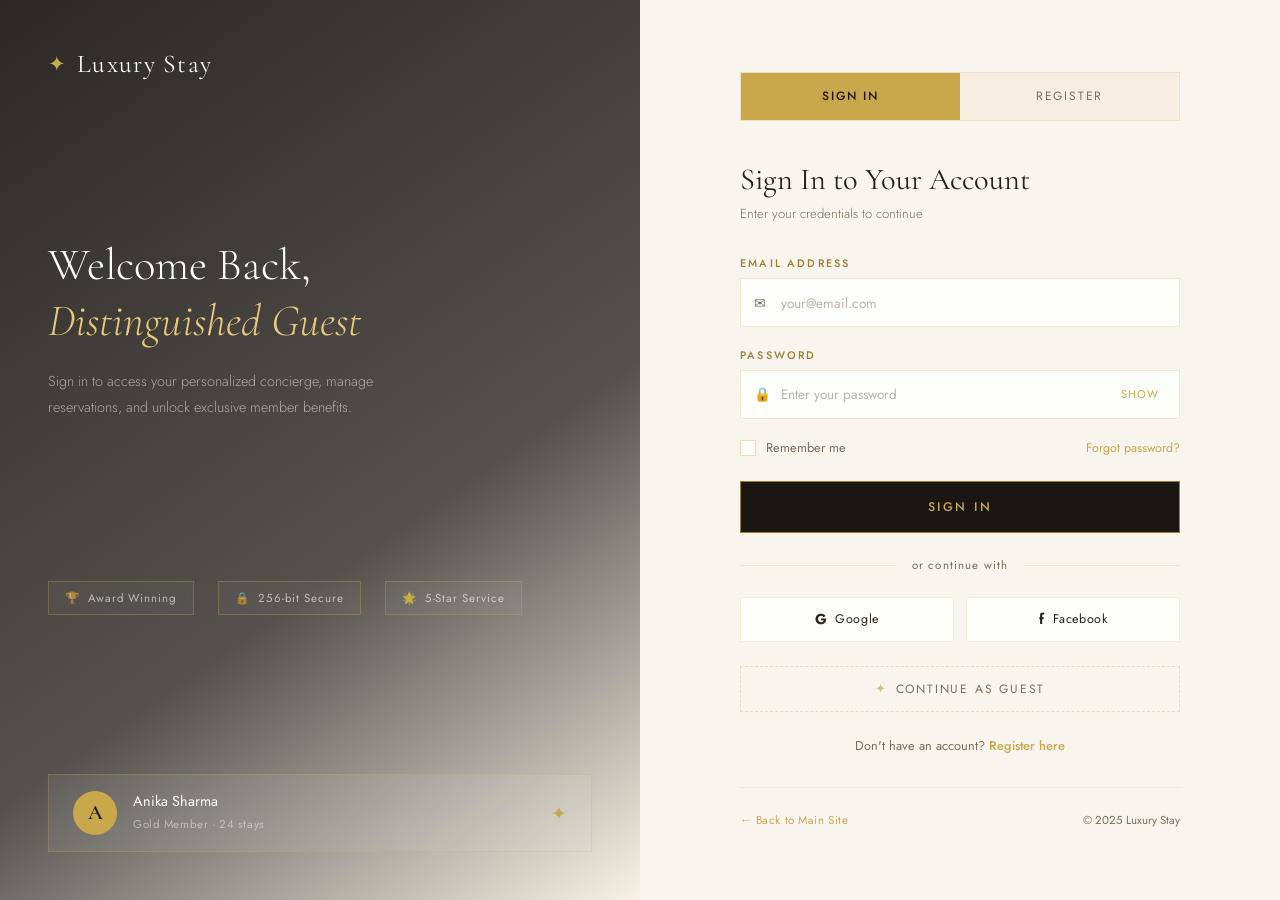
==== commit 40971550: "Add files via upload" ====
--- a/index.html
+++ b/index.html
@@ -26,8 +26,8 @@
     <ul class="nav-links" id="navLinks">
       <li><a href="#home">Home</a></li>
       <li><a href="#about">About</a></li>
-      <li><a href="#rooms" onclick="event.preventDefault();scrollTo('#rooms')">Rooms</a></li>
-      <li><a href="#hotels" onclick="event.preventDefault();scrollTo('#hotels')">Hotels</a></li>
+      <li><a href="#rooms" onclick="event.preventDefault();smoothScrollTo('#rooms')">Rooms</a></li>
+      <li><a href="#hotels" onclick="event.preventDefault();smoothScrollTo('#hotels')">Hotels</a></li>
       <li><a href="#amenities">Amenities</a></li>
       <li><a href="#gallery">Gallery</a></li>
       <li><a href="#contact">Contact</a></li>
@@ -50,8 +50,8 @@
       <h1 class="hero-title reveal">Experience the<br/><em>Ultimate Comfort</em></h1>
       <p class="hero-desc reveal">Nestled in the heart of the city, Luxury Stay offers an unparalleled escape into elegance, tranquility, and world-class hospitality.</p>
       <div class="hero-btns reveal">
-        <button class="btn-primary" onclick="scrollTo('#rooms')">Explore Rooms</button>
-        <button class="btn-outline" onclick="scrollTo('#hotels')">Our Hotels</button>
+        <button class="btn-primary" onclick="smoothScrollTo('#rooms')">Explore Rooms</button>
+        <button class="btn-outline" onclick="smoothScrollTo('#hotels')">Our Hotels</button>
       </div>
     </div>
     <div class="hero-scroll-indicator"><span>Scroll</span><div class="scroll-line"></div></div>
